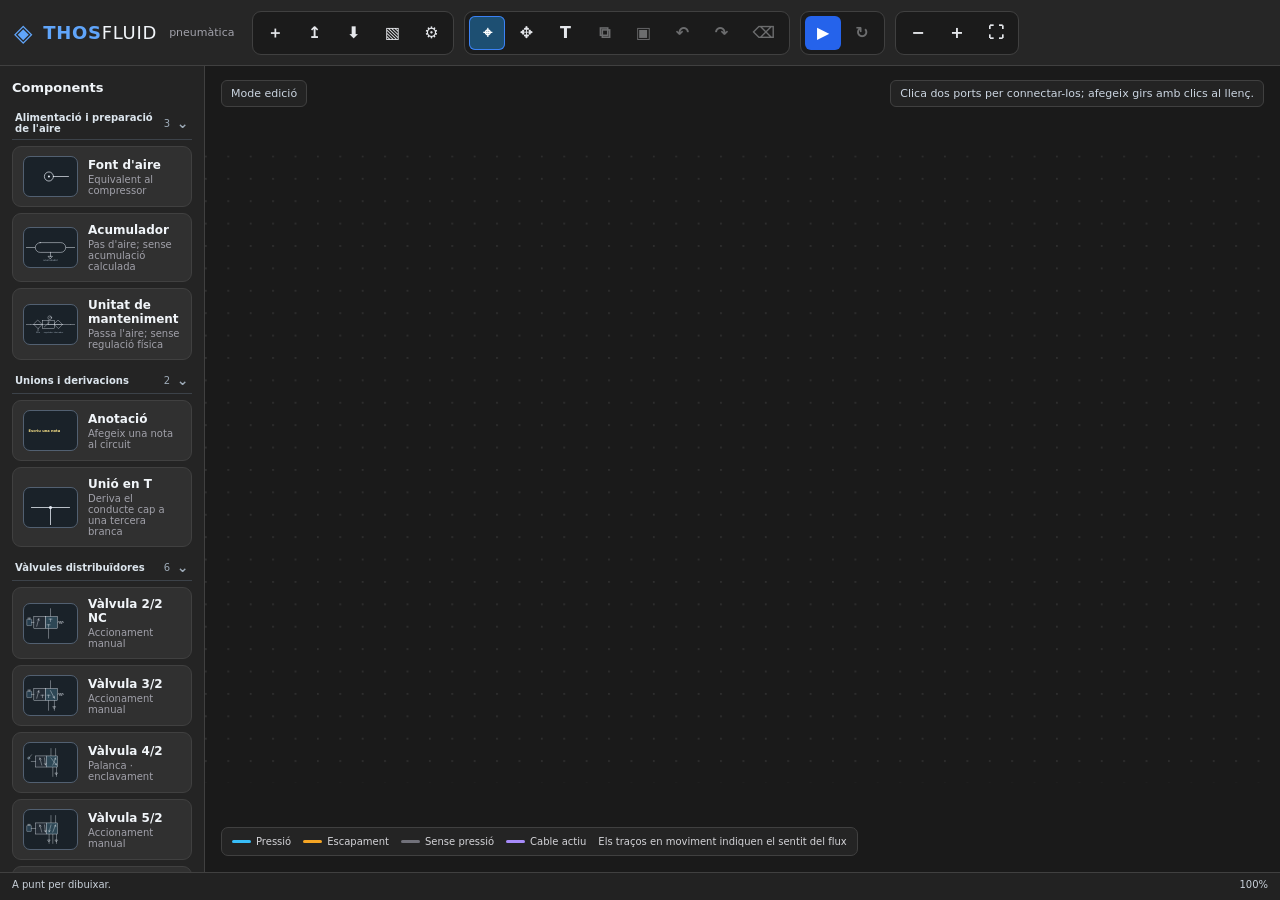
==== thosfluid-app.html @ 7b65a4ff "THOSFLUID: icones, eina Clic i biblioteca simplificada" ====
<!DOCTYPE html>
<html lang="ca">
<head>
  <meta charset="UTF-8">
  <meta name="viewport" content="width=device-width, initial-scale=1.0">
  <title>THOSFLUID — Simulador pneumàtic</title>
  <link rel="stylesheet" href="thosfluid/app.css?v=20260929-editor-cachefix-6">
  <link rel="stylesheet" href="thosfluid/refinements.css?v=20260929-editor-cachefix-6">
  <script src="thosfluid/app.js?v=20260929-editor-cachefix-6" defer></script>
</head>
<body>
  <div class="app">
    <header class="toolbar">
      <div class="brand"><span class="brand-icon" aria-hidden="true">◈</span><span><strong>THOS</strong>FLUID</span><small>pneumàtica</small></div>
      <div class="toolbar-scroll">
        <div class="toolgroup" aria-label="Fitxer">
          <button id="newBtn" title="Circuit nou" aria-label="Circuit nou">＋</button>
          <button id="openBtn" title="Obre un fitxer JSON del dispositiu" aria-label="Obre un fitxer JSON del dispositiu">↥</button>
          <button id="saveBtn" title="Descarrega el circuit en un fitxer JSON" aria-label="Descarrega el circuit en un fitxer JSON">⬇</button>
          <button id="exportPngBtn" title="Descarrega una imatge PNG del llenç" aria-label="Descarrega una imatge PNG del llenç">▧</button>
          <button id="circuitOptionsBtn" title="Opcions del circuit" aria-label="Opcions del circuit" aria-expanded="false" aria-controls="circuitOptions">⚙</button>
          <input id="fileInput" type="file" accept=".json,application/json" hidden>
        </div>
        <div class="toolgroup" aria-label="Edició">
          <button id="clickToolBtn" aria-label="Clic: selecciona, mou o connecta components" aria-pressed="true" title="Clic: selecciona, mou o connecta components">⌖</button>
          <button id="panBtn" aria-label="PAN: mou la vista del llenç" aria-pressed="false" title="PAN: mou la vista del llenç">✥</button>
          <button id="textBtn" aria-label="Afegeix una anotació de text" title="Afegeix una anotació de text">T</button>
          <button id="copyBtn" aria-label="Copia el component seleccionat" title="Copia el component seleccionat" disabled>⧉</button>
          <button id="pasteBtn" aria-label="Enganxa una còpia del component" title="Enganxa una còpia del component" disabled>▣</button>
          <button id="undoBtn" aria-label="Desfés (Ctrl+Z)" title="Desfés (Ctrl+Z)">↶</button>
          <button id="redoBtn" aria-label="Refés (Ctrl+Y)" title="Refés (Ctrl+Y)">↷</button>
          <button id="deleteBtn" aria-label="Esborra la selecció (Supr)" title="Esborra la selecció (Supr)">⌫</button>
        </div>
        <div class="toolgroup" aria-label="Simulació">
          <button id="simulateBtn" class="primary" aria-label="Inicia la simulació" title="Inicia la simulació">▶</button>
          <button id="resetBtn" aria-label="Reinicia la simulació" title="Reinicia la simulació" disabled>↻</button>
        </div>
        <div class="toolgroup" aria-label="Vista">
          <button id="zoomOutBtn" aria-label="Allunya" title="Allunya">−</button>
          <button id="zoomInBtn" aria-label="Apropa" title="Apropa">+</button>
          <button id="fitBtn" aria-label="Ajusta la vista" title="Ajusta la vista">⛶</button>
        </div>
      </div>
    </header>

    <main class="workspace">
      <aside class="library" aria-label="Biblioteca de components">
        <div class="aside-title"><span>Components</span></div>
        <div id="libraryItems" class="library-items"></div>
        <div class="library-footer">
          <button id="exampleSupplyBtn">Exemple alimentació</button>
          <button id="exampleFlowBtn">Exemple regulador</button>
          <button id="exampleBranchBtn">Exemple derivació en T</button>
          <button id="exampleValve2Btn">Exemple 2/2</button>
          <button id="exampleSimpleBtn">Exemple 3/2</button>
          <button id="exampleValve4Btn">Exemple 4/2</button>
          <button id="exampleDoubleBtn">Exemple 5/2</button>
          <button id="exampleLimitBtn">Exemple final de cursa</button>
          <button id="exampleLogicBtn">Exemple lògica AND</button>
          <button id="exampleTimerBtn">Exemple temporitzador</button>
          <button id="exampleElectricBtn">Exemple electroneumàtica</button>
        </div>
      </aside>

      <section class="canvas-panel" aria-label="Editor de circuits">
        <div class="canvas-top"><span id="modeLabel">Mode edició</span><span id="canvasHint">Clica dos ports per connectar-los.</span></div>
        <svg id="circuitCanvas" viewBox="0 0 1200 700" role="group" tabindex="0" aria-label="Llenç del circuit. Amb una connexió pendent, les fletxes del teclat mouen el punt de recorregut i Retorn l'afegeix.">
          <defs><pattern id="grid" width="25" height="25" patternUnits="userSpaceOnUse"><circle cx="1" cy="1" r="1" fill="#353535"/></pattern></defs>
          <rect width="1200" height="700" fill="url(#grid)" data-background="1"></rect>
          <g id="world"></g>
        </svg>
        <div class="legend"><span><i class="line pressure"></i> Pressió</span><span><i class="line exhaust"></i> Escapament</span><span><i class="line idle"></i> Sense pressió</span><span><i class="line electric"></i> Cable actiu</span><span>Els traços en moviment indiquen el sentit del flux</span></div>
        <aside id="componentInspector" class="inspector floating-panel" aria-label="Propietats del component" hidden>
          <div id="inspectorHandle" class="panel-heading">
            <strong id="inspectorTitle">Component</strong>
            <button id="closeInspectorBtn" class="close-panel" aria-label="Tanca les propietats">×</button>
          </div>
          <div id="selectionPanel" class="selection-panel"></div>
        </aside>
      </section>

      <aside id="circuitOptions" class="circuit-options floating-panel" aria-label="Opcions del circuit" hidden>
        <div class="panel-heading"><strong>Circuit</strong><button id="closeCircuitOptionsBtn" class="close-panel" aria-label="Tanca les opcions del circuit">×</button></div>
        <p id="circuitCount" class="aside-help">0 components</p>
        <label class="field-label" for="circuitName">Nom</label>
        <input id="circuitName" class="text-field" type="text" maxlength="80" value="Circuit nou">
        <div class="section-divider"></div>
        <label class="switch-row"><input id="backupToggle" type="checkbox"><span>Còpia de recuperació <small>Guarda només l'últim circuit en aquest navegador.</small></span></label>
        <button id="clearBackupBtn" class="secondary wide">Esborra la còpia</button>
        <div id="restorePanel" class="restore-panel" hidden>
          <strong>Hi ha un circuit recuperable</strong><p>És una còpia local de l'última edició.</p><button id="restoreBtn" class="secondary wide">Recupera l'últim circuit</button>
        </div>
        <div class="section-divider"></div>
        <p class="privacy-note">Els circuits es descarreguen al teu dispositiu. No s'envien a cap servidor.</p>
      </aside>
    </main>
    <footer class="statusbar"><span id="statusText" role="status" aria-live="polite">A punt per dibuixar.</span><span id="zoomLabel">100%</span></footer>
  </div>
</body>
</html>
---- thosfluid/app.css ----
:root{color-scheme:dark;--bg:#1a1a1a;--panel:#262626;--panel2:#202020;--edge:#404040;--text:#f1f5f9;--muted:#a1a1aa;--blue:#60a5fa;--air:#38bdf8;--vent:#f5a524;--green:#00e676}
*{box-sizing:border-box}html,body{margin:0;width:100%;height:100%;font-family:system-ui,-apple-system,"Segoe UI",sans-serif;background:var(--bg);color:var(--text)}button,input{font:inherit}button{cursor:pointer}button:disabled{opacity:.4;cursor:not-allowed}button:focus-visible,input:focus-visible{outline:2px solid var(--blue);outline-offset:2px}.app{height:100dvh;display:flex;flex-direction:column;min-height:0}.toolbar{display:flex;align-items:center;gap:18px;min-height:66px;background:#262626;border-bottom:1px solid var(--edge);padding:8px 14px;z-index:5}.brand{display:flex;align-items:center;gap:6px;font-size:18px;letter-spacing:.04em;white-space:nowrap}.brand strong,.brand-icon{color:var(--blue)}.brand-icon{font-size:24px;margin-right:4px}.brand small{font-size:11px;letter-spacing:0;color:var(--muted);margin-left:6px}.toolbar-scroll{display:flex;align-items:center;gap:10px;overflow-x:auto;scrollbar-width:thin}.toolgroup{display:flex;align-items:center;gap:3px;background:#1b1b1b;border:1px solid var(--edge);border-radius:9px;padding:4px;white-space:nowrap}.toolgroup button,.library-footer button,.secondary{border:0;border-radius:6px;background:transparent;color:#e5e7eb;padding:7px 10px;font-size:12px;font-weight:600}.toolgroup button:hover:not(:disabled),.library-footer button:hover,.secondary:hover{background:#3b3b3b}.toolgroup button.primary{background:#2563eb;color:white}.toolgroup button.primary:hover{background:#1d4ed8}.workspace{flex:1;display:grid;grid-template-columns:205px minmax(0,1fr) 245px;min-height:0}.library,.inspector{background:#242424;overflow:auto;min-height:0;padding:14px 12px}.library{border-right:1px solid var(--edge)}.inspector{border-left:1px solid var(--edge)}.aside-title{display:flex;align-items:center;justify-content:space-between;gap:6px;margin-bottom:12px;font-weight:700;font-size:13px}.aside-title small{color:var(--muted);font-weight:400;font-size:10px}.aside-help,.selection-panel p,.privacy-note,.restore-panel p{color:var(--muted);font-size:11px;line-height:1.55;margin:0 0 14px}.library-items{display:grid;gap:7px}.library-item{width:100%;text-align:left;background:#303030;border:1px solid var(--edge);border-radius:9px;padding:9px 10px;color:var(--text);display:flex;align-items:center;gap:10px}.library-item:hover,.library-item.active{border-color:var(--blue);background:#25354b}.library-item .glyph{display:grid;place-items:center;width:34px;height:34px;border:1px solid #526071;border-radius:7px;background:#1b222b;color:var(--blue);font-size:17px;flex:none}.library-item strong{display:block;font-size:12px}.library-item small{display:block;font-size:10px;color:var(--muted);margin-top:2px}.library-footer{margin-top:18px;border-top:1px solid var(--edge);padding-top:13px;display:grid;gap:6px}.library-footer button{background:#303030;border:1px solid var(--edge);text-align:left}.canvas-panel{position:relative;min-width:0;min-height:0;overflow:hidden;background:#1a1a1a}.canvas-top{position:absolute;z-index:2;left:16px;top:14px;right:16px;display:flex;justify-content:space-between;gap:12px;pointer-events:none;font-size:11px;color:#cbd5e1}.canvas-top span{padding:6px 9px;background:#252525e8;border:1px solid var(--edge);border-radius:6px}#circuitCanvas{display:block;width:100%;height:100%;touch-action:none;cursor:crosshair}#circuitCanvas.pan{cursor:grab}#circuitCanvas.dragging{cursor:grabbing}.legend{position:absolute;bottom:16px;left:16px;display:flex;gap:12px;padding:8px 10px;background:#252525eb;border:1px solid var(--edge);border-radius:7px;font-size:10px;color:#d4d4d8}.legend span{display:flex;align-items:center;gap:5px}.line{display:inline-block;width:19px;height:3px;border-radius:2px}.line.pressure{background:var(--air)}.line.exhaust{background:var(--vent)}.line.idle{background:#71717a}.field-label{display:block;font-size:10px;text-transform:uppercase;letter-spacing:.08em;color:var(--muted);margin-bottom:6px}.text-field{background:#171717;border:1px solid var(--edge);color:var(--text);border-radius:6px;width:100%;padding:8px;font-size:12px}.selection-panel{margin-top:17px;min-height:130px}.selection-panel h3{font-size:13px;margin:0 0 7px}.selection-panel .pill{display:inline-block;padding:4px 7px;border-radius:5px;background:#1b3345;color:#8ad6ff;font-size:11px;margin:2px 2px 5px 0}.selection-panel button{margin-top:9px}.section-divider{height:1px;background:var(--edge);margin:18px 0}.switch-row{display:flex;gap:8px;align-items:flex-start;font-size:12px;cursor:pointer}.switch-row input{accent-color:var(--blue);margin-top:2px}.switch-row small{display:block;color:var(--muted);font-size:10px;line-height:1.4;margin-top:4px}.wide{width:100%;text-align:center}.secondary{background:#303030;border:1px solid var(--edge);margin-top:10px}.restore-panel{margin-top:14px;background:#203a35;border:1px solid #357668;padding:10px;border-radius:8px;font-size:11px}.restore-panel p{margin:4px 0}.privacy-note{margin:0}.statusbar{display:flex;justify-content:space-between;gap:10px;background:#222;border-top:1px solid var(--edge);padding:6px 12px;min-height:28px;color:#c9d1da;font-size:10px}.component .body{fill:#2b3440;stroke:#b4c4d4;stroke-width:2}.component.selected .body{stroke:#60a5fa;stroke-width:3}.component .label{fill:#f1f5f9;font-size:12px;font-weight:700;pointer-events:none}.component .sub{fill:#aab7c5;font-size:10px;pointer-events:none}.component .symbol{stroke:#d9e6f2;stroke-width:3;fill:none;stroke-linecap:round;stroke-linejoin:round;pointer-events:none}.component .port{fill:#1a1a1a;stroke:#cbd5e1;stroke-width:2;cursor:crosshair}.component .port.pending{stroke:#60a5fa;fill:#1e3a5f;stroke-width:3}.component .port-label{fill:#d2dee9;font-size:10px;font-weight:700;pointer-events:none}.component .actuator{fill:#27618c;stroke:#8ad6ff;stroke-width:2;cursor:pointer}.component .actuator.on{fill:#1381ba}.component .actuator-label{fill:#fff;font-size:10px;font-weight:700;pointer-events:none}.wire{fill:none;stroke:#71717a;stroke-width:4;stroke-linecap:round;stroke-linejoin:round;cursor:pointer}.wire.pressure{stroke:var(--air);stroke-dasharray:10 7;animation:flow 1s linear infinite}.wire.exhaust{stroke:var(--vent);stroke-dasharray:3 7}.wire.conflict{stroke:#fb7185}.wire.selected{stroke-width:6}.component .piston{fill:#b7c7d8;stroke:#e2e8f0;stroke-width:1}@keyframes flow{to{stroke-dashoffset:-17}}@media(prefers-reduced-motion:reduce){.wire.pressure{animation:none}*{scroll-behavior:auto!important}}@media(max-width:900px){.workspace{grid-template-columns:165px minmax(0,1fr)}.inspector{grid-column:1/-1;max-height:180px;border-left:0;border-top:1px solid var(--edge)}.toolbar{gap:8px}.brand small{display:none}}@media(max-width:610px){.workspace{grid-template-columns:1fr;grid-template-rows:auto minmax(220px,1fr) auto}.library{max-height:120px;border-right:0;border-bottom:1px solid var(--edge)}.library-items{display:flex;overflow-x:auto}.library-item{min-width:142px}.library-footer{display:flex;margin-top:8px;padding-top:8px}.inspector{max-height:155px}.toolbar{flex-wrap:wrap}.toolbar-scroll{width:100%}.toolgroup button span{display:none}.canvas-top{top:6px;left:6px;right:6px}.canvas-top span{font-size:9px}.legend{left:6px;bottom:6px;gap:6px;font-size:9px}}
.toolgroup button{min-width:36px;height:34px;display:inline-grid;place-items:center;line-height:1;font-size:16px}.toolgroup button.active-tool{background:#1e3a5f;color:#93c5fd;box-shadow:inset 0 0 0 1px #3b82f6}
---- thosfluid/refinements.css ----
.workspace{grid-template-columns:205px minmax(0,1fr);position:relative}
.canvas-panel{isolation:isolate}
.floating-panel{position:absolute;z-index:8;background:#292929f2;border:1px solid #555;border-radius:9px;box-shadow:0 12px 32px #0008;backdrop-filter:blur(9px);padding:12px;max-height:min(480px,calc(100% - 24px));overflow:auto}
.floating-panel[hidden]{display:none!important}
.inspector{top:56px;right:16px;width:240px;min-height:0}
.circuit-options{top:10px;right:12px;width:250px}
.panel-heading{display:flex;align-items:center;justify-content:space-between;gap:8px;margin-bottom:9px;cursor:move;user-select:none;font-size:12px;letter-spacing:.03em}
.close-panel{background:transparent;color:#d1d5db;border:0;border-radius:5px;width:24px;height:24px;font-size:20px;line-height:20px;cursor:pointer}
.close-panel:hover{background:#444}
.selection-panel{margin:0;min-height:0}
.selection-panel p{margin:8px 0 0}
.selection-panel .pill{font-size:10px}
.circuit-options .section-divider{margin:12px 0}
.circuit-options .privacy-note{font-size:10px}
.component .body{fill:transparent;stroke:transparent}
.component.selected .body{stroke:#60a5fa;stroke-width:1.5;stroke-dasharray:4 4}
.component .symbol{stroke:#e7edf5;stroke-width:2;stroke-linecap:square;stroke-linejoin:miter;fill:none}
.component .symbol-fill{fill:#e7edf5;stroke:none;pointer-events:none}
.component .norm-box{fill:#242c35;stroke:#e7edf5;stroke-width:2;pointer-events:none}
.component .norm-active{fill:#2d4755}
.component .norm-port-line{stroke:#e7edf5;stroke-width:2;fill:none;pointer-events:none}
.component .norm-port-text{fill:#e7edf5;font-size:10px;font-weight:700;pointer-events:none}
.component .port{r:6;fill:#1a1a1a;stroke:#d7e0ea;stroke-width:1.7}
.component .port-label{font-size:10px}
.component .label{font-size:11px;fill:#dbe6ef}
.component .actuator{fill:#273e4e;stroke:#e7edf5;stroke-width:1.7}
.component .actuator.on{fill:#276f8c}
.component .actuator-label{font-size:10px}
.component .piston{fill:#dce5ed;stroke:#dce5ed;stroke-width:1}
.wire.exhaust{animation:flow .85s linear infinite}
.wire.flow-reverse{animation-direction:reverse}
.wire.electrical-wire{stroke:#a78bfa;stroke-width:3;stroke-dasharray:5 5;animation:none}
.wire.electric-active{stroke:#c4b5fd;stroke-width:4;stroke-dasharray:5 5;animation:flow .7s linear infinite}
.wire.preview-wire{stroke:#e5e7eb;stroke-width:2;stroke-dasharray:5 6;pointer-events:none;opacity:.8}
.active-tool{background:#1d4f72!important;color:#fff!important;box-shadow:inset 0 0 0 1px #60a5fa}
.component .electric-port{stroke:#a78bfa}
.component .electric-port.active{fill:#8b5cf6;stroke:#ddd6fe}
.component .note-text{fill:#fde68a;font-size:14px;font-weight:600;pointer-events:none}
.component.annotation .body{fill:#40391f;stroke:#c4a94d;stroke-width:1.5}
.legend .line.electric{background:#a78bfa}
.text-field:focus-visible,.floating-panel button:focus-visible,.toolgroup button:focus-visible,.library-item:focus-visible,.family-toggle:focus-visible{outline:2px solid #93c5fd;outline-offset:2px}
.selection-panel textarea{min-height:58px;resize:vertical}
#circuitCanvas:focus-visible{outline:2px solid #60a5fa;outline-offset:-3px}
@media(prefers-reduced-motion:reduce){.wire.electric-active{animation:none}}
@media(prefers-reduced-motion:reduce){.wire.exhaust,.wire.flow-reverse{animation:none}}
.library-item .glyph{width:55px;height:41px;background:#1a2229}
.library-item .glyph svg{width:49px;height:35px;overflow:visible}
.library-item .glyph .actuator{pointer-events:none}
.library-family{min-width:0}
.family-toggle{width:100%;display:flex;align-items:center;gap:6px;padding:5px 3px;background:transparent;border:0;border-bottom:1px solid #3c4249;color:#dce5ed;text-align:left;font-size:10px;font-weight:700;cursor:pointer}
.family-toggle>span:first-child{flex:1}
.family-toggle small{color:#9daab7;font-size:10px;font-weight:500}
.family-chevron{width:13px;text-align:center;color:#9daab7;font-size:14px}
.family-components{display:grid;gap:6px;padding-top:6px}
.family-components[hidden]{display:none}
@media(max-width:900px){.workspace{grid-template-columns:165px minmax(0,1fr)}.floating-panel{max-height:min(390px,calc(100% - 20px))}}
@media(max-width:610px){.workspace{grid-template-columns:1fr;grid-template-rows:auto minmax(220px,1fr)}.library{max-height:145px;border-right:0;border-bottom:1px solid var(--edge)}.library-items{display:flex;overflow-x:auto;align-items:flex-start}.library-family{width:210px;min-width:210px}.family-components{display:flex;overflow-x:auto}.library-item{min-width:150px}.library-footer{display:flex;margin-top:8px;padding-top:8px}.inspector{top:40px;right:8px;width:min(240px,calc(100% - 16px))}.circuit-options{width:min(250px,calc(100% - 16px))}.floating-panel{max-height:65%}}
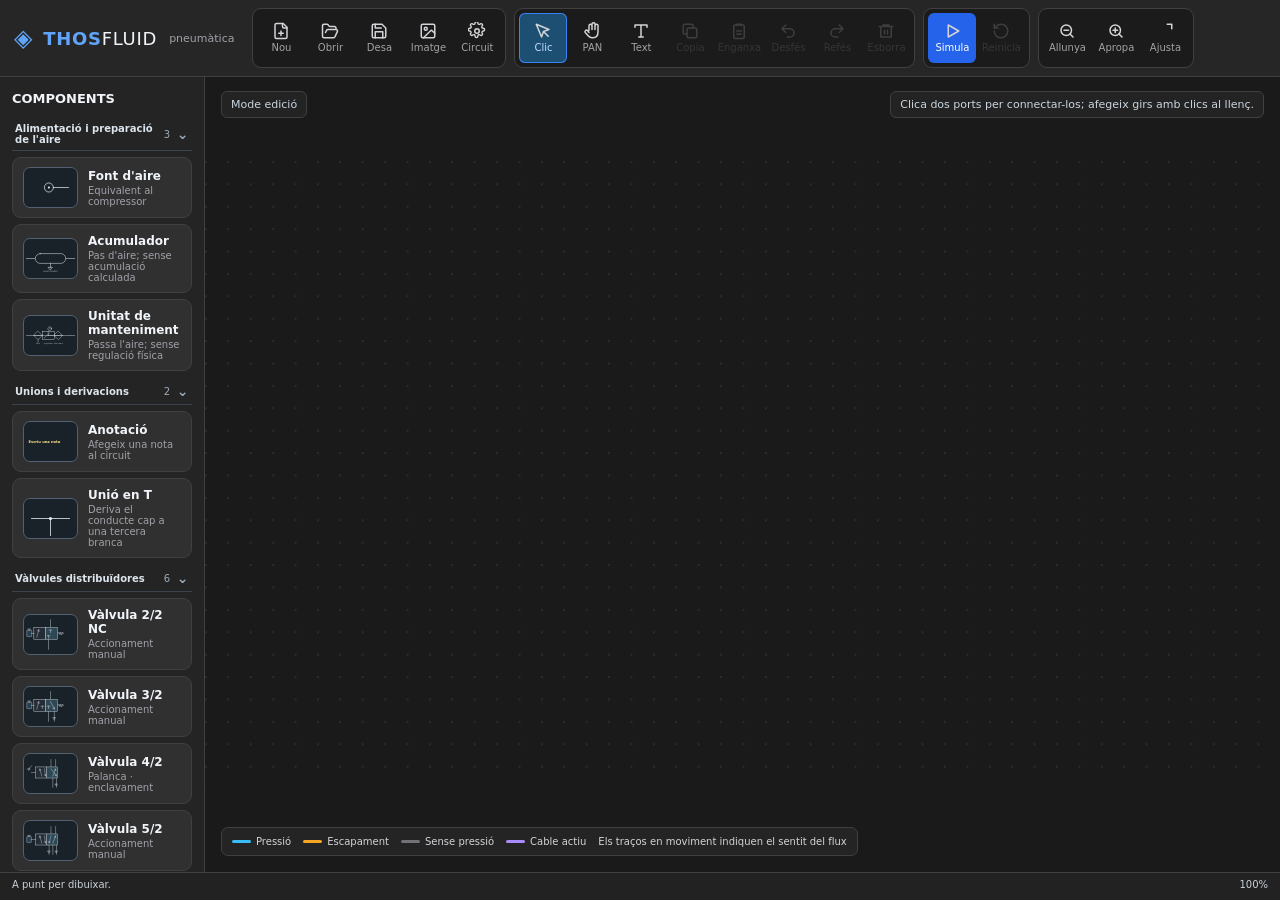
==== commit 6c3e69ff: "THOSFLUID: icones SVG i etiquetes de la barra" ====
--- a/thosfluid-app.html
+++ b/thosfluid-app.html
@@ -4,9 +4,9 @@
   <meta charset="UTF-8">
   <meta name="viewport" content="width=device-width, initial-scale=1.0">
   <title>THOSFLUID — Simulador pneumàtic</title>
-  <link rel="stylesheet" href="thosfluid/app.css?v=20260929-editor-cachefix-6">
-  <link rel="stylesheet" href="thosfluid/refinements.css?v=20260929-editor-cachefix-6">
-  <script src="thosfluid/app.js?v=20260929-editor-cachefix-6" defer></script>
+  <link rel="stylesheet" href="thosfluid/app.css?v=20260929-editor-cachefix-7">
+  <link rel="stylesheet" href="thosfluid/refinements.css?v=20260929-editor-cachefix-7">
+  <script src="thosfluid/app.js?v=20260929-editor-cachefix-7" defer></script>
 </head>
 <body>
   <div class="app">
@@ -14,38 +14,38 @@
       <div class="brand"><span class="brand-icon" aria-hidden="true">◈</span><span><strong>THOS</strong>FLUID</span><small>pneumàtica</small></div>
       <div class="toolbar-scroll">
         <div class="toolgroup" aria-label="Fitxer">
-          <button id="newBtn" title="Circuit nou" aria-label="Circuit nou">＋</button>
-          <button id="openBtn" title="Obre un fitxer JSON del dispositiu" aria-label="Obre un fitxer JSON del dispositiu">↥</button>
-          <button id="saveBtn" title="Descarrega el circuit en un fitxer JSON" aria-label="Descarrega el circuit en un fitxer JSON">⬇</button>
-          <button id="exportPngBtn" title="Descarrega una imatge PNG del llenç" aria-label="Descarrega una imatge PNG del llenç">▧</button>
-          <button id="circuitOptionsBtn" title="Opcions del circuit" aria-label="Opcions del circuit" aria-expanded="false" aria-controls="circuitOptions">⚙</button>
+          <button id="newBtn" class="tool-button" title="Circuit nou" aria-label="Circuit nou"><svg class="tool-icon" viewBox="0 0 24 24" aria-hidden="true"><path d="M15 2H6a2 2 0 0 0-2 2v16a2 2 0 0 0 2 2h12a2 2 0 0 0 2-2V7Z"/><path d="M14 2v4a2 2 0 0 0 2 2h4"/><path d="M9 15h6M12 12v6"/></svg><span class="tool-label">Nou</span></button>
+          <button id="openBtn" class="tool-button" title="Obre un fitxer JSON del dispositiu" aria-label="Obre un fitxer JSON del dispositiu"><svg class="tool-icon" viewBox="0 0 24 24" aria-hidden="true"><path d="m6 14 1.45-2.9A2 2 0 0 1 9.24 10H20a2 2 0 0 1 1.94 2.5l-3.25 7a2 2 0 0 1-1.94 1.5H4a2 2 0 0 1-2-2V5a2 2 0 0 1 2-2h3.9a2 2 0 0 1 1.69.9l.81 1.2a2 2 0 0 0 1.67.9H18a2 2 0 0 1 2 2v2"/></svg><span class="tool-label">Obrir</span></button>
+          <button id="saveBtn" class="tool-button" title="Descarrega el circuit en un fitxer JSON" aria-label="Descarrega el circuit en un fitxer JSON"><svg class="tool-icon" viewBox="0 0 24 24" aria-hidden="true"><path d="M19 21H5a2 2 0 0 1-2-2V5a2 2 0 0 1 2-2h11l5 5v11a2 2 0 0 1-2 2z"/><path d="M17 21v-8H7v8M7 3v5h8"/></svg><span class="tool-label">Desa</span></button>
+          <button id="exportPngBtn" class="tool-button" title="Descarrega una imatge PNG del llenç" aria-label="Descarrega una imatge PNG del llenç"><svg class="tool-icon" viewBox="0 0 24 24" aria-hidden="true"><rect x="3" y="3" width="18" height="18" rx="2"/><circle cx="9" cy="9" r="2"/><path d="m21 15-3.1-3.1a2 2 0 0 0-2.8 0L6 21"/></svg><span class="tool-label">Imatge</span></button>
+          <button id="circuitOptionsBtn" class="tool-button" title="Opcions del circuit" aria-label="Opcions del circuit" aria-expanded="false" aria-controls="circuitOptions"><svg class="tool-icon" viewBox="0 0 24 24" aria-hidden="true"><circle cx="12" cy="12" r="3"/><path d="m19.4 15 .1.1a2 2 0 0 1-2.8 2.8l-.1-.1a2 2 0 0 0-3.4 1.4v.2a2 2 0 0 1-4 0v-.2a2 2 0 0 0-3.4-1.4l-.1.1a2 2 0 0 1-2.8-2.8l.1-.1A2 2 0 0 0 1.6 12h-.2a2 2 0 0 1 0-4h.2A2 2 0 0 0 3 4.6l-.1-.1a2 2 0 0 1 2.8-2.8l.1.1A2 2 0 0 0 9.2.4V.2a2 2 0 0 1 4 0v.2a2 2 0 0 0 3.4 1.4l.1-.1a2 2 0 0 1 2.8 2.8l-.1.1A2 2 0 0 0 20.8 8h.2a2 2 0 0 1 0 4h-.2a2 2 0 0 0-1.4 3z" transform="translate(1 1) scale(.92)"/></svg><span class="tool-label">Circuit</span></button>
           <input id="fileInput" type="file" accept=".json,application/json" hidden>
         </div>
         <div class="toolgroup" aria-label="Edició">
-          <button id="clickToolBtn" aria-label="Clic: selecciona, mou o connecta components" aria-pressed="true" title="Clic: selecciona, mou o connecta components">⌖</button>
-          <button id="panBtn" aria-label="PAN: mou la vista del llenç" aria-pressed="false" title="PAN: mou la vista del llenç">✥</button>
-          <button id="textBtn" aria-label="Afegeix una anotació de text" title="Afegeix una anotació de text">T</button>
-          <button id="copyBtn" aria-label="Copia el component seleccionat" title="Copia el component seleccionat" disabled>⧉</button>
-          <button id="pasteBtn" aria-label="Enganxa una còpia del component" title="Enganxa una còpia del component" disabled>▣</button>
-          <button id="undoBtn" aria-label="Desfés (Ctrl+Z)" title="Desfés (Ctrl+Z)">↶</button>
-          <button id="redoBtn" aria-label="Refés (Ctrl+Y)" title="Refés (Ctrl+Y)">↷</button>
-          <button id="deleteBtn" aria-label="Esborra la selecció (Supr)" title="Esborra la selecció (Supr)">⌫</button>
+          <button id="clickToolBtn" class="tool-button" aria-label="Clic: selecciona, mou o connecta components" aria-pressed="true" title="Clic: selecciona, mou o connecta components"><svg class="tool-icon" viewBox="0 0 24 24" aria-hidden="true"><path d="m3 3 7.07 16.97 2.51-7.39 7.39-2.51L3 3zM13 13l6 6"/></svg><span class="tool-label">Clic</span></button>
+          <button id="panBtn" class="tool-button" aria-label="PAN: mou la vista del llenç" aria-pressed="false" title="PAN: mou la vista del llenç"><svg class="tool-icon" viewBox="0 0 24 24" aria-hidden="true"><path d="M8 11V5a2 2 0 0 1 4 0v5-7a2 2 0 0 1 4 0v7-5a2 2 0 0 1 4 0v8c0 5-3 8-7 8h-1c-2 0-3.5-.8-4.8-2.3L3 14a2 2 0 0 1 3-2.6L8 14"/></svg><span class="tool-label">PAN</span></button>
+          <button id="textBtn" class="tool-button" aria-label="Afegeix una anotació de text" title="Afegeix una anotació de text"><svg class="tool-icon" viewBox="0 0 24 24" aria-hidden="true"><path d="M4 7V4h16v3M9 20h6M12 4v16"/></svg><span class="tool-label">Text</span></button>
+          <button id="copyBtn" class="tool-button" aria-label="Copia el component seleccionat" title="Copia el component seleccionat" disabled><svg class="tool-icon" viewBox="0 0 24 24" aria-hidden="true"><rect x="8" y="8" width="13" height="13" rx="2"/><path d="M16 8V5a2 2 0 0 0-2-2H5a2 2 0 0 0-2 2v9a2 2 0 0 0 2 2h3"/></svg><span class="tool-label">Copia</span></button>
+          <button id="pasteBtn" class="tool-button" aria-label="Enganxa una còpia del component" title="Enganxa una còpia del component" disabled><svg class="tool-icon" viewBox="0 0 24 24" aria-hidden="true"><rect x="5" y="4" width="14" height="18" rx="2"/><path d="M9 4.5V3h6v1.5M9 12h6M9 16h6"/></svg><span class="tool-label">Enganxa</span></button>
+          <button id="undoBtn" class="tool-button" aria-label="Desfés (Ctrl+Z)" title="Desfés (Ctrl+Z)"><svg class="tool-icon" viewBox="0 0 24 24" aria-hidden="true"><path d="M9 14 4 9l5-5M4 9h10.5a5.5 5.5 0 0 1 5.5 5.5v0a5.5 5.5 0 0 1-5.5 5.5H11"/></svg><span class="tool-label">Desfés</span></button>
+          <button id="redoBtn" class="tool-button" aria-label="Refés (Ctrl+Y)" title="Refés (Ctrl+Y)"><svg class="tool-icon" viewBox="0 0 24 24" aria-hidden="true"><path d="m15 14 5-5-5-5M20 9H9.5A5.5 5.5 0 0 0 4 14.5v0A5.5 5.5 0 0 0 9.5 20H13"/></svg><span class="tool-label">Refés</span></button>
+          <button id="deleteBtn" class="tool-button" aria-label="Esborra la selecció (Supr)" title="Esborra la selecció (Supr)"><svg class="tool-icon" viewBox="0 0 24 24" aria-hidden="true"><path d="M3 6h18M19 6v14H5V6M8 6V4h8v2M10 11v5M14 11v5"/></svg><span class="tool-label">Esborra</span></button>
         </div>
         <div class="toolgroup" aria-label="Simulació">
-          <button id="simulateBtn" class="primary" aria-label="Inicia la simulació" title="Inicia la simulació">▶</button>
-          <button id="resetBtn" aria-label="Reinicia la simulació" title="Reinicia la simulació" disabled>↻</button>
+          <button id="simulateBtn" class="primary tool-button" aria-label="Inicia la simulació" title="Inicia la simulació"><svg id="simulateIcon" class="tool-icon" viewBox="0 0 24 24" aria-hidden="true"><path d="m7 4 14 8-14 8z"/></svg><span id="simulateLabel" class="tool-label">Simula</span></button>
+          <button id="resetBtn" class="tool-button" aria-label="Reinicia la simulació" title="Reinicia la simulació" disabled><svg class="tool-icon" viewBox="0 0 24 24" aria-hidden="true"><path d="M3 12a9 9 0 1 0 3-6.7L3 8"/><path d="M3 3v5h5"/></svg><span class="tool-label">Reinicia</span></button>
         </div>
         <div class="toolgroup" aria-label="Vista">
-          <button id="zoomOutBtn" aria-label="Allunya" title="Allunya">−</button>
-          <button id="zoomInBtn" aria-label="Apropa" title="Apropa">+</button>
-          <button id="fitBtn" aria-label="Ajusta la vista" title="Ajusta la vista">⛶</button>
+          <button id="zoomOutBtn" class="tool-button" aria-label="Allunya" title="Allunya"><svg class="tool-icon" viewBox="0 0 24 24" aria-hidden="true"><circle cx="11" cy="11" r="7"/><path d="m20 20-4-4M8 11h6"/></svg><span class="tool-label">Allunya</span></button>
+          <button id="zoomInBtn" class="tool-button" aria-label="Apropa" title="Apropa"><svg class="tool-icon" viewBox="0 0 24 24" aria-hidden="true"><circle cx="11" cy="11" r="7"/><path d="m20 20-4-4M11 8v6M8 11h6"/></svg><span class="tool-label">Apropa</span></button>
+          <button id="fitBtn" class="tool-button" aria-label="Ajusta la vista" title="Ajusta la vista"><svg class="tool-icon" viewBox="0 0 24 24" aria-hidden="true"><polyline points="15 3 21 3 21 9M9 21H3v-6M21 3l-7 7M3 21l7-7"/></svg><span class="tool-label">Ajusta</span></button>
         </div>
       </div>
     </header>
 
     <main class="workspace">
       <aside class="library" aria-label="Biblioteca de components">
-        <div class="aside-title"><span>Components</span></div>
+        <div class="aside-title"><span>COMPONENTS</span></div>
         <div id="libraryItems" class="library-items"></div>
         <div class="library-footer">
           <button id="exampleSupplyBtn">Exemple alimentació</button>
--- a/thosfluid/app.css
+++ b/thosfluid/app.css
@@ -1,3 +1,4 @@
 :root{color-scheme:dark;--bg:#1a1a1a;--panel:#262626;--panel2:#202020;--edge:#404040;--text:#f1f5f9;--muted:#a1a1aa;--blue:#60a5fa;--air:#38bdf8;--vent:#f5a524;--green:#00e676}
 *{box-sizing:border-box}html,body{margin:0;width:100%;height:100%;font-family:system-ui,-apple-system,"Segoe UI",sans-serif;background:var(--bg);color:var(--text)}button,input{font:inherit}button{cursor:pointer}button:disabled{opacity:.4;cursor:not-allowed}button:focus-visible,input:focus-visible{outline:2px solid var(--blue);outline-offset:2px}.app{height:100dvh;display:flex;flex-direction:column;min-height:0}.toolbar{display:flex;align-items:center;gap:18px;min-height:66px;background:#262626;border-bottom:1px solid var(--edge);padding:8px 14px;z-index:5}.brand{display:flex;align-items:center;gap:6px;font-size:18px;letter-spacing:.04em;white-space:nowrap}.brand strong,.brand-icon{color:var(--blue)}.brand-icon{font-size:24px;margin-right:4px}.brand small{font-size:11px;letter-spacing:0;color:var(--muted);margin-left:6px}.toolbar-scroll{display:flex;align-items:center;gap:10px;overflow-x:auto;scrollbar-width:thin}.toolgroup{display:flex;align-items:center;gap:3px;background:#1b1b1b;border:1px solid var(--edge);border-radius:9px;padding:4px;white-space:nowrap}.toolgroup button,.library-footer button,.secondary{border:0;border-radius:6px;background:transparent;color:#e5e7eb;padding:7px 10px;font-size:12px;font-weight:600}.toolgroup button:hover:not(:disabled),.library-footer button:hover,.secondary:hover{background:#3b3b3b}.toolgroup button.primary{background:#2563eb;color:white}.toolgroup button.primary:hover{background:#1d4ed8}.workspace{flex:1;display:grid;grid-template-columns:205px minmax(0,1fr) 245px;min-height:0}.library,.inspector{background:#242424;overflow:auto;min-height:0;padding:14px 12px}.library{border-right:1px solid var(--edge)}.inspector{border-left:1px solid var(--edge)}.aside-title{display:flex;align-items:center;justify-content:space-between;gap:6px;margin-bottom:12px;font-weight:700;font-size:13px}.aside-title small{color:var(--muted);font-weight:400;font-size:10px}.aside-help,.selection-panel p,.privacy-note,.restore-panel p{color:var(--muted);font-size:11px;line-height:1.55;margin:0 0 14px}.library-items{display:grid;gap:7px}.library-item{width:100%;text-align:left;background:#303030;border:1px solid var(--edge);border-radius:9px;padding:9px 10px;color:var(--text);display:flex;align-items:center;gap:10px}.library-item:hover,.library-item.active{border-color:var(--blue);background:#25354b}.library-item .glyph{display:grid;place-items:center;width:34px;height:34px;border:1px solid #526071;border-radius:7px;background:#1b222b;color:var(--blue);font-size:17px;flex:none}.library-item strong{display:block;font-size:12px}.library-item small{display:block;font-size:10px;color:var(--muted);margin-top:2px}.library-footer{margin-top:18px;border-top:1px solid var(--edge);padding-top:13px;display:grid;gap:6px}.library-footer button{background:#303030;border:1px solid var(--edge);text-align:left}.canvas-panel{position:relative;min-width:0;min-height:0;overflow:hidden;background:#1a1a1a}.canvas-top{position:absolute;z-index:2;left:16px;top:14px;right:16px;display:flex;justify-content:space-between;gap:12px;pointer-events:none;font-size:11px;color:#cbd5e1}.canvas-top span{padding:6px 9px;background:#252525e8;border:1px solid var(--edge);border-radius:6px}#circuitCanvas{display:block;width:100%;height:100%;touch-action:none;cursor:crosshair}#circuitCanvas.pan{cursor:grab}#circuitCanvas.dragging{cursor:grabbing}.legend{position:absolute;bottom:16px;left:16px;display:flex;gap:12px;padding:8px 10px;background:#252525eb;border:1px solid var(--edge);border-radius:7px;font-size:10px;color:#d4d4d8}.legend span{display:flex;align-items:center;gap:5px}.line{display:inline-block;width:19px;height:3px;border-radius:2px}.line.pressure{background:var(--air)}.line.exhaust{background:var(--vent)}.line.idle{background:#71717a}.field-label{display:block;font-size:10px;text-transform:uppercase;letter-spacing:.08em;color:var(--muted);margin-bottom:6px}.text-field{background:#171717;border:1px solid var(--edge);color:var(--text);border-radius:6px;width:100%;padding:8px;font-size:12px}.selection-panel{margin-top:17px;min-height:130px}.selection-panel h3{font-size:13px;margin:0 0 7px}.selection-panel .pill{display:inline-block;padding:4px 7px;border-radius:5px;background:#1b3345;color:#8ad6ff;font-size:11px;margin:2px 2px 5px 0}.selection-panel button{margin-top:9px}.section-divider{height:1px;background:var(--edge);margin:18px 0}.switch-row{display:flex;gap:8px;align-items:flex-start;font-size:12px;cursor:pointer}.switch-row input{accent-color:var(--blue);margin-top:2px}.switch-row small{display:block;color:var(--muted);font-size:10px;line-height:1.4;margin-top:4px}.wide{width:100%;text-align:center}.secondary{background:#303030;border:1px solid var(--edge);margin-top:10px}.restore-panel{margin-top:14px;background:#203a35;border:1px solid #357668;padding:10px;border-radius:8px;font-size:11px}.restore-panel p{margin:4px 0}.privacy-note{margin:0}.statusbar{display:flex;justify-content:space-between;gap:10px;background:#222;border-top:1px solid var(--edge);padding:6px 12px;min-height:28px;color:#c9d1da;font-size:10px}.component .body{fill:#2b3440;stroke:#b4c4d4;stroke-width:2}.component.selected .body{stroke:#60a5fa;stroke-width:3}.component .label{fill:#f1f5f9;font-size:12px;font-weight:700;pointer-events:none}.component .sub{fill:#aab7c5;font-size:10px;pointer-events:none}.component .symbol{stroke:#d9e6f2;stroke-width:3;fill:none;stroke-linecap:round;stroke-linejoin:round;pointer-events:none}.component .port{fill:#1a1a1a;stroke:#cbd5e1;stroke-width:2;cursor:crosshair}.component .port.pending{stroke:#60a5fa;fill:#1e3a5f;stroke-width:3}.component .port-label{fill:#d2dee9;font-size:10px;font-weight:700;pointer-events:none}.component .actuator{fill:#27618c;stroke:#8ad6ff;stroke-width:2;cursor:pointer}.component .actuator.on{fill:#1381ba}.component .actuator-label{fill:#fff;font-size:10px;font-weight:700;pointer-events:none}.wire{fill:none;stroke:#71717a;stroke-width:4;stroke-linecap:round;stroke-linejoin:round;cursor:pointer}.wire.pressure{stroke:var(--air);stroke-dasharray:10 7;animation:flow 1s linear infinite}.wire.exhaust{stroke:var(--vent);stroke-dasharray:3 7}.wire.conflict{stroke:#fb7185}.wire.selected{stroke-width:6}.component .piston{fill:#b7c7d8;stroke:#e2e8f0;stroke-width:1}@keyframes flow{to{stroke-dashoffset:-17}}@media(prefers-reduced-motion:reduce){.wire.pressure{animation:none}*{scroll-behavior:auto!important}}@media(max-width:900px){.workspace{grid-template-columns:165px minmax(0,1fr)}.inspector{grid-column:1/-1;max-height:180px;border-left:0;border-top:1px solid var(--edge)}.toolbar{gap:8px}.brand small{display:none}}@media(max-width:610px){.workspace{grid-template-columns:1fr;grid-template-rows:auto minmax(220px,1fr) auto}.library{max-height:120px;border-right:0;border-bottom:1px solid var(--edge)}.library-items{display:flex;overflow-x:auto}.library-item{min-width:142px}.library-footer{display:flex;margin-top:8px;padding-top:8px}.inspector{max-height:155px}.toolbar{flex-wrap:wrap}.toolbar-scroll{width:100%}.toolgroup button span{display:none}.canvas-top{top:6px;left:6px;right:6px}.canvas-top span{font-size:9px}.legend{left:6px;bottom:6px;gap:6px;font-size:9px}}
 .toolgroup button{min-width:36px;height:34px;display:inline-grid;place-items:center;line-height:1;font-size:16px}.toolgroup button.active-tool{background:#1e3a5f;color:#93c5fd;box-shadow:inset 0 0 0 1px #3b82f6}
+.toolgroup button.tool-button{width:48px;min-width:48px;height:50px;padding:4px 2px;display:flex;flex-direction:column;align-items:center;justify-content:center;gap:2px;font-size:10px;font-weight:500;line-height:1;transform-origin:center}.toolgroup button.tool-button:hover:not(:disabled){background:#404040}.toolgroup button.tool-button .tool-icon{display:block;width:18px;height:18px;flex:none;fill:none;stroke:currentColor;stroke-width:2;stroke-linecap:round;stroke-linejoin:round;color:#d4d4d8}.toolgroup button.tool-button .tool-label{display:block!important;color:#a3a3a3;font-size:10px;font-weight:500;line-height:12px;white-space:nowrap}.toolgroup button.tool-button:hover:not(:disabled) .tool-label{color:#f5f5f5}.toolgroup button.tool-button:active:not(:disabled){transform:scale(.95)}.toolgroup button.tool-button.primary .tool-label{color:#fff}.toolgroup button.tool-button.active-tool{background:#1e3a5f;color:#93c5fd;box-shadow:inset 0 0 0 1px #3b82f6}.toolgroup button.tool-button.active-tool .tool-label{color:#bfdbfe}.toolbar-scroll{gap:8px}.toolgroup{gap:1px}.toolgroup button.tool-button:disabled .tool-icon,.toolgroup button.tool-button:disabled .tool-label{opacity:.48}
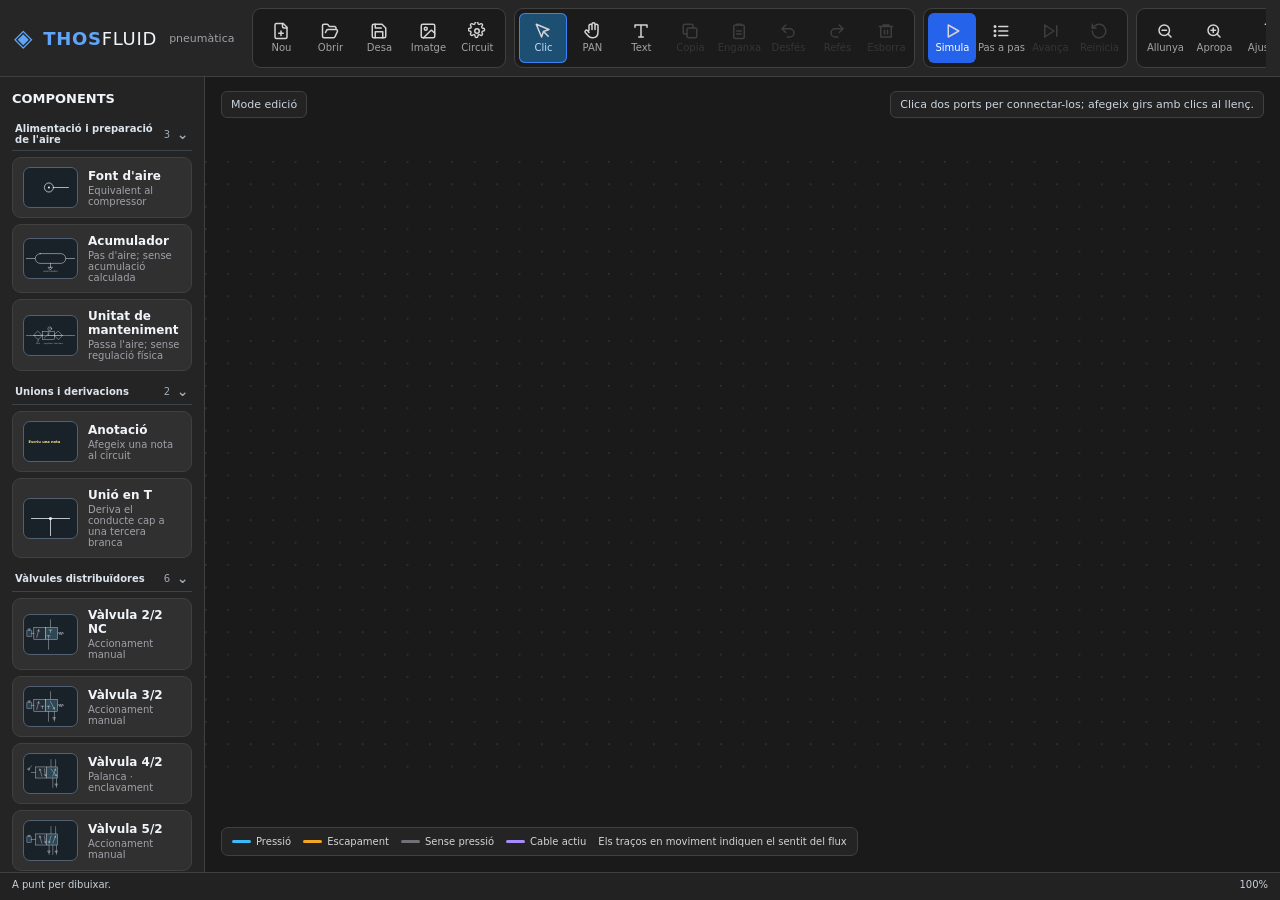
==== commit 36efd92d: "THOSFLUID: incorpora els controls Pas a pas" ====
--- a/thosfluid-app.html
+++ b/thosfluid-app.html
@@ -4,9 +4,9 @@
   <meta charset="UTF-8">
   <meta name="viewport" content="width=device-width, initial-scale=1.0">
   <title>THOSFLUID — Simulador pneumàtic</title>
-  <link rel="stylesheet" href="thosfluid/app.css?v=20260929-editor-cachefix-7">
-  <link rel="stylesheet" href="thosfluid/refinements.css?v=20260929-editor-cachefix-7">
-  <script src="thosfluid/app.js?v=20260929-editor-cachefix-7" defer></script>
+  <link rel="stylesheet" href="thosfluid/app.css?v=20260929-editor-cachefix-8">
+  <link rel="stylesheet" href="thosfluid/refinements.css?v=20260929-editor-cachefix-8">
+  <script src="thosfluid/app.js?v=20260929-editor-cachefix-8" defer></script>
 </head>
 <body>
   <div class="app">
@@ -33,6 +33,8 @@
         </div>
         <div class="toolgroup" aria-label="Simulació">
           <button id="simulateBtn" class="primary tool-button" aria-label="Inicia la simulació" title="Inicia la simulació"><svg id="simulateIcon" class="tool-icon" viewBox="0 0 24 24" aria-hidden="true"><path d="m7 4 14 8-14 8z"/></svg><span id="simulateLabel" class="tool-label">Simula</span></button>
+          <button id="stepModeBtn" class="tool-button" aria-label="Activa o desactiva el mode pas a pas" aria-pressed="false" title="Activa el mode pas a pas"><svg class="tool-icon" viewBox="0 0 24 24" aria-hidden="true"><path d="M9 6h12M9 12h12M9 18h12"/><circle cx="4" cy="6" r="1"/><circle cx="4" cy="12" r="1"/><circle cx="4" cy="18" r="1"/></svg><span class="tool-label">Pas a pas</span></button>
+          <button id="stepBtn" class="tool-button" aria-label="Avança un pas de simulació" title="Avança un pas de simulació" disabled><svg class="tool-icon" viewBox="0 0 24 24" aria-hidden="true"><path d="m5 4 12 8-12 8zM21 5v14"/></svg><span class="tool-label">Avança</span></button>
           <button id="resetBtn" class="tool-button" aria-label="Reinicia la simulació" title="Reinicia la simulació" disabled><svg class="tool-icon" viewBox="0 0 24 24" aria-hidden="true"><path d="M3 12a9 9 0 1 0 3-6.7L3 8"/><path d="M3 3v5h5"/></svg><span class="tool-label">Reinicia</span></button>
         </div>
         <div class="toolgroup" aria-label="Vista">
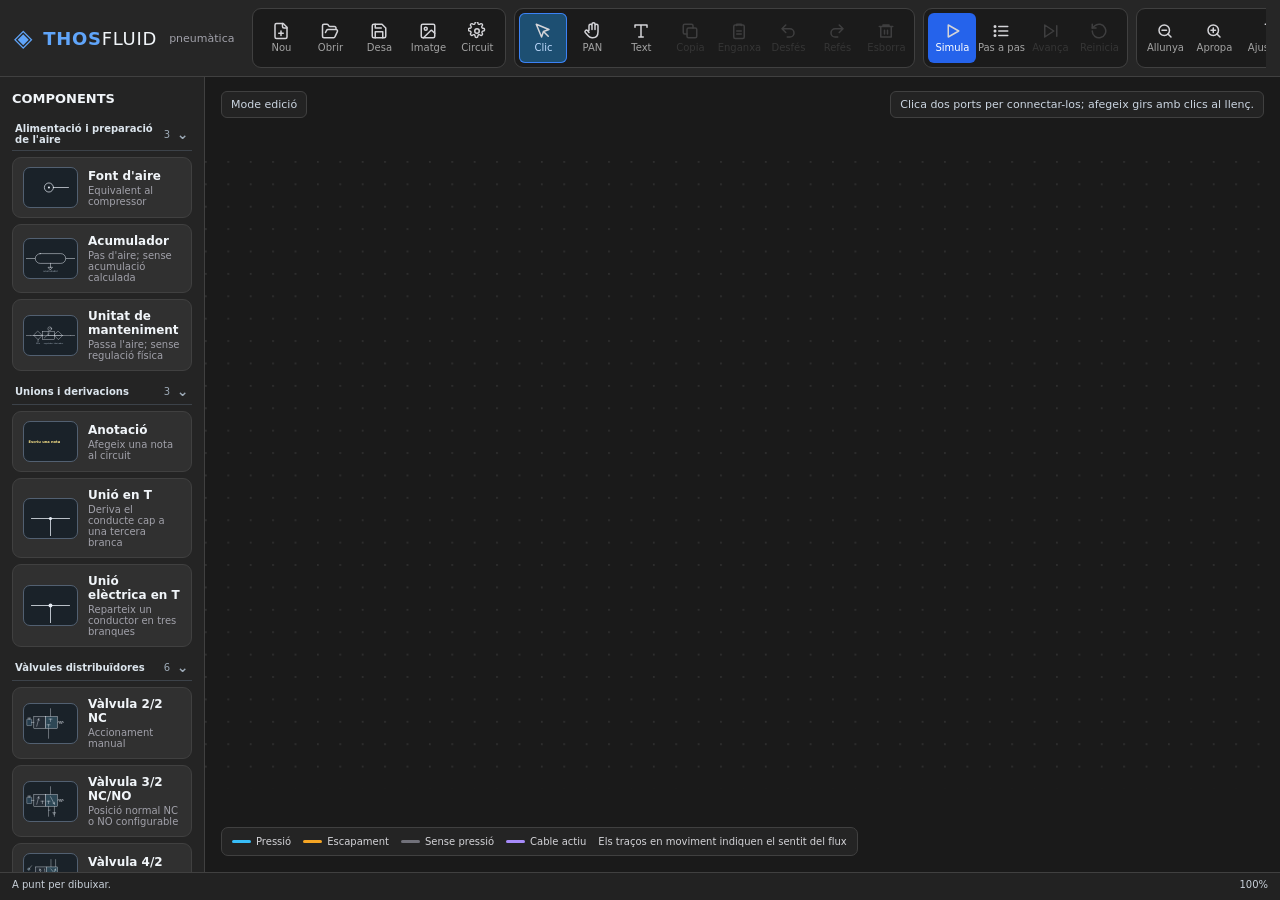
==== commit 43fe6887: "Afegeix exemples dels nous components" ====
--- a/thosfluid-app.html
+++ b/thosfluid-app.html
@@ -4,9 +4,9 @@
   <meta charset="UTF-8">
   <meta name="viewport" content="width=device-width, initial-scale=1.0">
   <title>THOSFLUID — Simulador pneumàtic</title>
-  <link rel="stylesheet" href="thosfluid/app.css?v=20260929-editor-cachefix-8">
-  <link rel="stylesheet" href="thosfluid/refinements.css?v=20260929-editor-cachefix-8">
-  <script src="thosfluid/app.js?v=20260929-editor-cachefix-8" defer></script>
+  <link rel="stylesheet" href="thosfluid/app.css?v=20260929-components-r1">
+  <link rel="stylesheet" href="thosfluid/refinements.css?v=20260929-components-r1">
+  <script src="thosfluid/app.js?v=20260929-components-r1" defer></script>
 </head>
 <body>
   <div class="app">
@@ -55,12 +55,15 @@
           <button id="exampleBranchBtn">Exemple derivació en T</button>
           <button id="exampleValve2Btn">Exemple 2/2</button>
           <button id="exampleSimpleBtn">Exemple 3/2</button>
+          <button id="exampleThreeTwoNoBtn">Exemple 3/2 NO</button>
           <button id="exampleValve4Btn">Exemple 4/2</button>
           <button id="exampleDoubleBtn">Exemple 5/2</button>
           <button id="exampleLimitBtn">Exemple final de cursa</button>
           <button id="exampleLogicBtn">Exemple lògica AND</button>
           <button id="exampleTimerBtn">Exemple temporitzador</button>
           <button id="exampleElectricBtn">Exemple electroneumàtica</button>
+          <button id="exampleQuickExhaustBtn">Exemple escapament ràpid</button>
+          <button id="exampleElectricBistableBtn">Exemple 5/2 biestable</button>
         </div>
       </aside>
 
@@ -100,3 +103,4 @@
   </div>
 </body>
 </html>
+
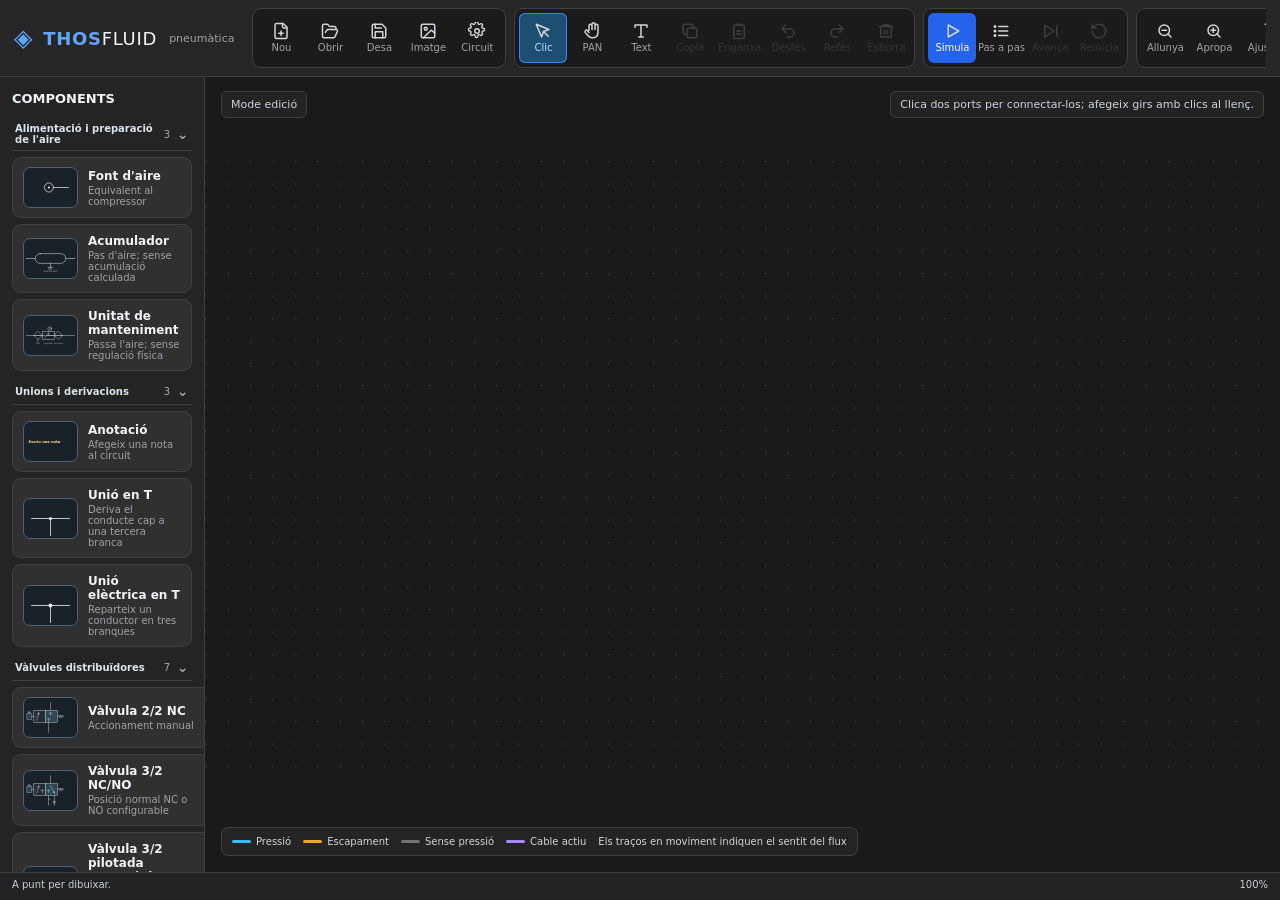
==== commit 3881e6e5: "Add examples for new THOSFLUID components" ====
--- a/thosfluid-app.html
+++ b/thosfluid-app.html
@@ -4,9 +4,9 @@
   <meta charset="UTF-8">
   <meta name="viewport" content="width=device-width, initial-scale=1.0">
   <title>THOSFLUID — Simulador pneumàtic</title>
-  <link rel="stylesheet" href="thosfluid/app.css?v=20260929-components-r1">
-  <link rel="stylesheet" href="thosfluid/refinements.css?v=20260929-components-r1">
-  <script src="thosfluid/app.js?v=20260929-components-r1" defer></script>
+  <link rel="stylesheet" href="thosfluid/app.css?v=20260929-components-r2">
+  <link rel="stylesheet" href="thosfluid/refinements.css?v=20260929-components-r2">
+  <script src="thosfluid/app.js?v=20260929-components-r2" defer></script>
 </head>
 <body>
   <div class="app">
@@ -64,6 +64,10 @@
           <button id="exampleElectricBtn">Exemple electroneumàtica</button>
           <button id="exampleQuickExhaustBtn">Exemple escapament ràpid</button>
           <button id="exampleElectricBistableBtn">Exemple 5/2 biestable</button>
+          <button id="examplePilot3Btn">Exemple 3/2 pilotada</button>
+          <button id="examplePressureSequenceBtn">Exemple vàlvula seqüencial</button>
+          <button id="exampleMagneticSensorBtn">Exemple sensor magnètic</button>
+          <button id="exampleElectricTimerBtn">Exemple relé temporitzador</button>
         </div>
       </aside>
 
@@ -104,3 +108,5 @@
 </body>
 </html>
 
+
+
